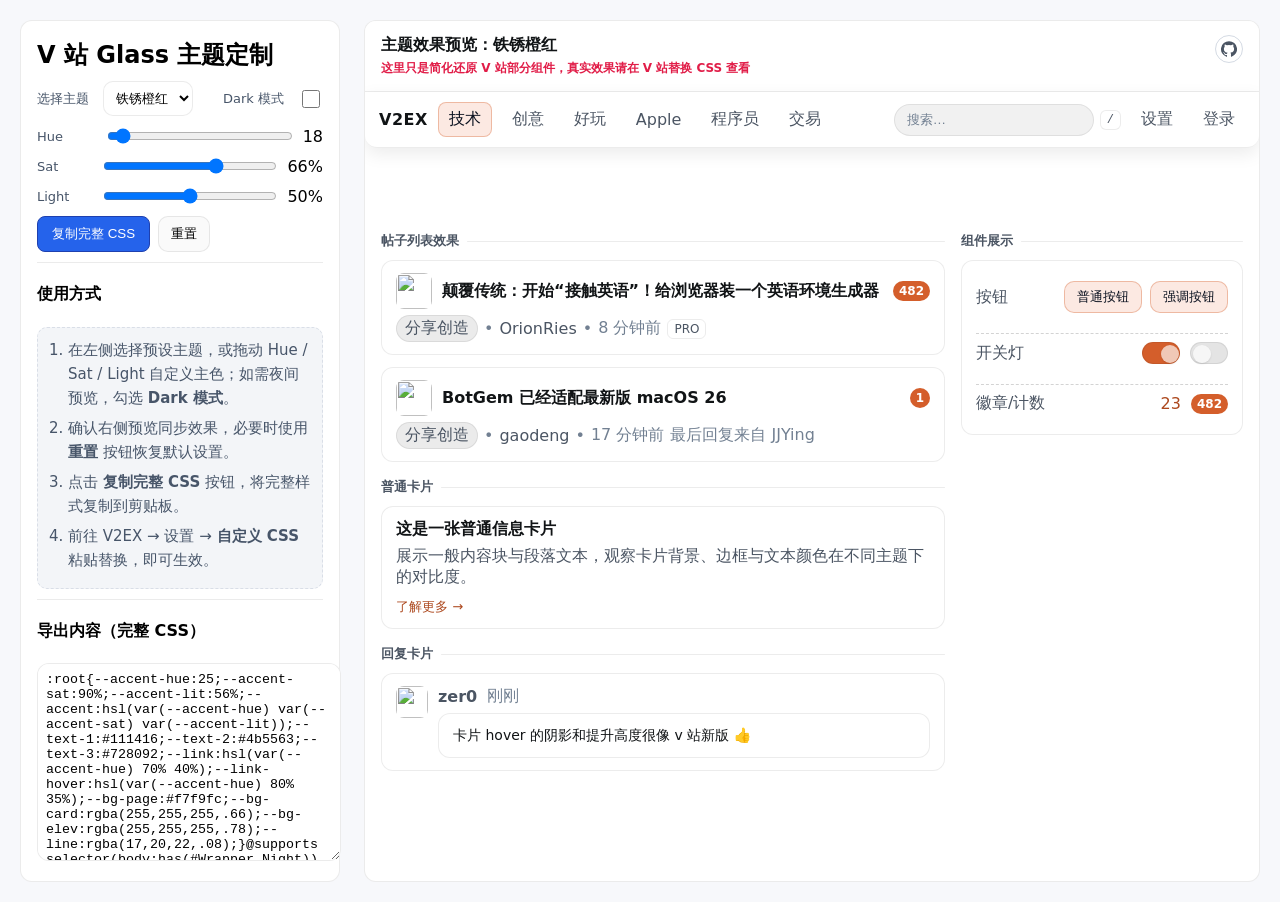
==== docs/index.html @ 283e6447 "feat: 界面文案微调" ====
﻿<!doctype html>
<html lang="zh-CN">
<head>
  <meta charset="utf-8">
  <meta name="viewport" content="width=device-width,initial-scale=1">
  <title>V 站 Glass 主题定制</title>
  <!-- 预览专用样式（不参与导出） -->
  <link rel="stylesheet" href="./app-base.css">
  <style>
    :root{--panel-bg:#fff;--panel-line:rgba(0,0,0,.08);--gap:24px}
    html,body{height:100%}
    body{
      margin:0;
      font-family:ui-sans-serif,system-ui,-apple-system,"SF Pro Text",Segoe UI,Roboto,Helvetica,Arial;
      min-height:100vh;
      background:#f7f8fb;
      box-sizing:border-box
    }
    .content{display:grid;grid-template-columns:320px 1fr;gap:var(--gap);padding:20px;box-sizing:border-box}

    /* 左侧设置面板 */
    .panel{border:1px solid var(--panel-line);border-radius:12px;padding:16px;background:var(--panel-bg)}
    .panel h2{margin:2px 0 8px}
    .row{display:flex;gap:8px;align-items:center;margin:10px 0}
    .row.first{justify-content:space-between}
    .theme-inline{display:flex;align-items:center;gap:8px}
    label{color:#475569;font-size:13px}
    .label-compact{width:auto;margin-right:6px}
    #night {
      width: 18px;
      height: 18px;
    }
    input[type="range"]{width:100%}
    select, textarea{border:1px solid var(--panel-line);border-radius:10px;padding:8px;background:#fff}
    button{padding:8px 12px;border-radius:10px;border:1px solid var(--panel-line);background:#fafafa;cursor:pointer}
    .actions{display:flex;gap:8px;flex-wrap:wrap;margin-top:8px}
    textarea{width:100%;height:180px;border-radius:12px;resize:vertical} /* 只纵向拉伸 */
    .divider{height:1px;background:var(--panel-line);margin:10px 0}

    /* 主按钮（固定高亮，不随主题） */
    .btn-primary{background:#2563eb;color:#fff;border:1px solid #1e40af;border-radius:8px;padding:8px 14px;font-weight:500}
    .btn-primary:hover{background:#1d4ed8}
    .btn-primary:active{background:#1e40af}
    .btn-primary:disabled{background:#93c5fd;border-color:#93c5fd;cursor:not-allowed}

    /* 使用方式 */
    .help{font-size:16px;line-height:1.65;color:#475569;background:#f3f5f8;border:1px dashed #d9dee7;border-radius:10px;padding:10px}
    .help b{font-weight:600}
    .help-steps{margin:0;padding-left:20px;color:inherit;font-size:15px;line-height:1.6}
    .help-steps li{margin-bottom:6px}
    .help-tip{margin:8px 0 0;font-size:13px;color:#64748b}

    /* 导出区：textarea 悬停显示右上角按钮 */
    .export-wrap{position:relative}
    .export-wrap .btn-compact{
      position:absolute;top:8px;right:8px;padding:6px 10px;font-size:12px;border-radius:6px;display:none;z-index:1
    }
    .export-wrap:hover .btn-compact{display:inline-block}

    /* 右侧预览框 */
    .preview{border:1px solid rgba(0,0,0,.08);border-radius:12px;overflow:hidden;background:#fff}
    .preview-head{display:flex;justify-content:space-between;align-items:flex-start;gap:12px;padding:14px 16px;border-bottom:1px solid var(--line);background:var(--bg-elev)}
    .preview-title{font-weight:600;color:var(--text-1)}
    .preview-sub{font-size:12px;color:#e11d48;font-weight:600}
    .preview-info{display:flex;flex-direction:column;gap:4px}
    .repo-link{display:inline-flex;align-items:center;justify-content:center;width:28px;height:28px;border-radius:50%;color:var(--text-2,#475569);text-decoration:none;border:1px solid rgba(148,163,184,.4);transition:color .2s ease,background .2s ease,border-color .2s ease}
    .repo-link:hover{color:#1f2937;border-color:#94a3b8;background:rgba(148,163,184,.12)}
    .repo-link svg{width:16px;height:16px;fill:currentColor}
  </style>
</head>
<body>
  <div class="content">
    <!-- 左侧设置 -->
    <aside class="panel">
      <h2>V 站 Glass 主题定制</h2>

      <div class="row first">
        <div class="theme-inline">
          <label class="label-compact">选择主题</label>
          <select id="preset">
            <option value="denim">深牛仔蓝</option>
            <option value="pine">松针绿</option>
            <option value="amber">琥珀金</option>
            <option value="rust" selected>铁锈橙红</option>
            <option value="slate">石板蓝灰</option>
            <option value="seafoam">海沫青绿</option>
            <option value="custom">自定义</option>
          </select>
        </div>
        <div class="theme-inline">
          <label class="label-compact">Dark 模式</label>
          <input id="night" type="checkbox">
        </div>
      </div>

      <div class="row"><label style="width:92px">Hue</label><input id="hue" type="range" min="0" max="360" value="18"><span id="huev">18</span></div>
      <div class="row"><label style="width:92px">Sat</label><input id="sat" type="range" min="0" max="100" value="66"><span id="satv">66%</span></div>
      <div class="row"><label style="width:92px">Light</label><input id="lit" type="range" min="0" max="100" value="50"><span id="litv">50%</span></div>

      <div class="actions">
        <button id="copyCss" class="btn-primary">复制完整 CSS</button>
        <button id="reset">重置</button>
      </div>

      <div class="divider"></div>

      <h4>使用方式</h4>
      <div class="help">
        <ol class="help-steps">
          <li>在左侧选择预设主题，或拖动 Hue / Sat / Light 自定义主色；如需夜间预览，勾选 <b>Dark 模式</b>。</li>
          <li>确认右侧预览同步效果，必要时使用 <b>重置</b> 按钮恢复默认设置。</li>
          <li>点击 <b>复制完整 CSS</b> 按钮，将完整样式复制到剪贴板。</li>
          <li>前往 V2EX → 设置 → <b>自定义 CSS</b> 粘贴替换，即可生效。</li>
        </ol>
      </div>

      <div class="divider"></div>
      <h4>导出内容（完整 CSS）</h4>
      <div class="export-wrap">
        <button id="copyCssFloat" class="btn-primary btn-compact" type="button">复制完整 CSS</button>
        <textarea id="snippet" readonly></textarea>
      </div>
    </aside>

    <!-- 右侧预览 -->
    <main class="preview" id="preview">
      <div class="preview-head">
        <div class="preview-info">
          <div class="preview-title" id="titleCN">主题效果预览：铁锈橙红</div>
          <div class="preview-sub">这里只是简化还原 V 站部分组件，真实效果请在 V 站替换 CSS 查看</div>
        </div>
        <a class="repo-link" href="https://github.com/rockfang/v2ex-skin-demo" target="_blank" rel="noopener" aria-label="访问 GitHub 仓库">
          <svg viewBox="0 0 16 16" aria-hidden="true" focusable="false"><path d="M8 .198a8 8 0 0 0-2.53 15.59c.4.074.547-.174.547-.386 0-.19-.007-.693-.01-1.36-2.226.483-2.695-1.073-2.695-1.073-.364-.924-.89-1.17-.89-1.17-.727-.497.055-.487.055-.487.804.057 1.227.826 1.227.826.714 1.223 1.873.87 2.329.665.072-.517.28-.87.508-1.07-1.777-.202-3.644-.888-3.644-3.955 0-.874.312-1.589.824-2.15-.083-.202-.357-1.017.078-2.12 0 0 .67-.215 2.195.82a7.64 7.64 0 0 1 2-.27 7.64 7.64 0 0 1 2 .27c1.524-1.035 2.193-.82 2.193-.82.437 1.103.163 1.918.08 2.12.513.561.823 1.276.823 2.15 0 3.075-1.87 3.75-3.652 3.95.288.25.544.739.544 1.49 0 1.075-.01 1.94-.01 2.204 0 .214.145.463.55.384A8 8 0 0 0 8 .198"/></svg>
        </a>
      </div>

      <!-- 顶部导航（含搜索） -->
      <div id="Top">
        <div class="nav">
          <div class="nav-left">
            <div class="brand">V2EX</div>
            <a href="javascript:;" class="nav-item active">技术</a>
            <a href="javascript:;" class="nav-item">创意</a>
            <a href="javascript:;" class="nav-item">好玩</a>
            <a href="javascript:;" class="nav-item">Apple</a>
            <a href="javascript:;" class="nav-item">程序员</a>
            <a href="javascript:;" class="nav-item">交易</a>
          </div>
          <div class="nav-right">
            <div class="search">
              <input type="search" placeholder="搜索…" aria-label="搜索"><kbd>/</kbd>
            </div>
            <a href="javascript:;" class="nav-item">设置</a>
            <a href="javascript:;" class="nav-item">登录</a>
          </div>
        </div>
      </div>

      <div id="Wrapper">
        <div class="layout">
          <!-- 左列 -->
          <div class="main">
            <!-- 帖子列表效果 -->
            <div class="sec">
              <div class="sec-title">帖子列表效果</div>

              <div class="cell topic_cardItem hoverable">
                <div class="row1">
                  <img class="cover" src="https://placehold.co/36x36" alt="">
                  <a class="topic_title" href="javascript:;">颠覆传统：开始“接触英语”！给浏览器装一个英语环境生成器</a>
                  <span class="replies badge">482</span>
                </div>
                <div class="row2 meta">
                  <a class="node" href="javascript:;">分享创造</a>
                  <span class="dot">•</span><a class="author" href="javascript:;">OrionRies</a>
                  <span class="dot">•</span><span class="time">8 分钟前</span>
                  <span class="pro">PRO</span>
                </div>
              </div>

              <div class="cell topic_cardItem hoverable">
                <div class="row1">
                  <img class="cover" src="https://placehold.co/36x36" alt="">
                  <a class="topic_title" href="javascript:;">BotGem 已经适配最新版 macOS 26</a>
                  <span class="replies badge">1</span>
                </div>
                <div class="row2 meta">
                  <a class="node" href="javascript:;">分享创造</a>
                  <span class="dot">•</span><a class="author" href="javascript:;">gaodeng</a>
                  <span class="dot">•</span><span class="time">17 分钟前</span>
                  <span class="last">最后回复来自 JJYing</span>
                </div>
              </div>
            </div>

            <!-- 普通卡片 -->
            <div class="sec">
              <div class="sec-title">普通卡片</div>
              <div class="box">
                <div class="card-title">这是一张普通信息卡片</div>
                <p class="card-desc">展示一般内容块与段落文本，观察卡片背景、边框与文本颜色在不同主题下的对比度。</p>
                <a href="javascript:;" class="link-more">了解更多 →</a>
              </div>
            </div>

            <!-- 回复卡片 -->
            <div class="sec">
              <div class="sec-title">回复卡片</div>
              <div class="cell reply">
                <img class="avatar" src="https://placehold.co/32x32" alt="">
                <div class="reply_body">
                  <div class="reply_meta">
                    <a class="author" href="javascript:;">zer0</a>
                    <span class="time">刚刚</span>
                  </div>
                  <div class="reply_content">卡片 hover 的阴影和提升高度很像 v 站新版 👍</div>
                </div>
              </div>
            </div>
          </div>

          <!-- 右列：组件展示（更好的排版） -->
          <aside class="side">
            <div class="sec">
              <div class="sec-title">组件展示</div>
              <div class="box">
                <div class="comp-grid">
                  <div class="comp-item">
                    <div class="comp-label">按钮</div>
                    <div class="btn-group">
                      <button class="normal button">普通按钮</button>
                      <button class="super button">强调按钮</button>
                    </div>
                  </div>

                  <div class="comp-item">
                    <div class="comp-label">开关灯</div>
                    <div class="switch-group">
                      <span class="switch on" aria-label="on" title="开启"></span>
                      <span class="switch" aria-label="off" title="关闭"></span>
                    </div>
                  </div>

                  <div class="comp-item">
                    <div class="comp-label">徽章/计数</div>
                    <div class="badge-group">
                      <a class="count_livid" href="javascript:;">23</a>
                      <span class="badge">482</span>
                    </div>
                  </div>
                </div> <!-- /comp-grid -->
              </div>
            </div>
          </aside>
        </div>
      </div>
    </main>
  </div><script src="./app.js"></script>
</body>
</html>
---- docs/app-base.css ----
:root{
  --accent-hue:25;--accent-sat:90%;--accent-lit:56%;
  --accent:hsl(var(--accent-hue) var(--accent-sat) var(--accent-lit));
  --text-1:#111416;--text-2:#4b5563;--text-3:#728092;
  --link:hsl(var(--accent-hue) 70% 40%);--link-hover:hsl(var(--accent-hue) 80% 35%);
  --bg-page:#f7f9fc;--bg-card:rgba(255,255,255,.66);--bg-elev:rgba(255,255,255,.78);
  --line:rgba(17,20,22,.08);
}

/* 夜间仅在预览容器内生效 */
@supports selector(.preview:has(#Wrapper.Night)){
  .preview:has(#Wrapper.Night){
    --text-1:#eaeef2;--text-2:#c6d0da;--text-3:#9aa7b7;
    --link:hsl(var(--accent-hue) 78% 68%);--link-hover:hsl(var(--accent-hue) 88% 74%);
    --bg-page:#0e1116;--bg-card:rgba(18,22,27,.55);--bg-elev:rgba(20,25,31,.65);
    --line:rgba(234,238,242,.08);
    background:var(--bg-page)!important;
  }
}

.preview, .preview *{box-sizing:border-box}
.preview{background:var(--bg-page)}

/* 顶栏 + 导航 + 搜索框 */
#Top{
  position:sticky;top:0;z-index:999;width:100%;
  background:var(--bg-elev);border-bottom:1px solid var(--line);
  backdrop-filter:blur(18px) saturate(160%);
  -webkit-backdrop-filter:blur(18px) saturate(160%);
  border-radius:0 0 12px 12px;
  box-shadow:0 6px 18px rgba(0,0,0,.08)
}
#Wrapper{padding-top:60px}

.nav{display:flex;justify-content:space-between;align-items:center;gap:12px;padding:10px 14px}
.nav-left,.nav-right{display:flex;align-items:center;gap:10px;flex-wrap:wrap}
.brand{font-weight:800;letter-spacing:.5px;color:var(--text-1)}
.nav-item{padding:6px 10px;border-radius:8px;color:var(--text-2)}
.nav-item:hover{background:var(--bg-card);color:var(--text-1)}
.nav-item.active{background:color-mix(in oklab,var(--accent),#fff 86%);color:#0b1220;border:1px solid color-mix(in oklab,var(--accent),transparent 65%)}

/* 搜索框 */
.search{position:relative;display:flex;align-items:center;gap:6px}
.search input[type="search"]{
  width:200px;height:32px;border-radius:999px;border:1px solid var(--line);
  background:color-mix(in oklab,var(--bg-card),#000 4%);padding:0 12px;color:var(--text-1)
}
.search input::placeholder{color:var(--text-3)}
.search kbd{font:12px ui-monospace,SFMono-Regular,Menlo,monospace;padding:2px 6px;border:1px solid var(--line);border-radius:6px;background:#fff;color:var(--text-2)}

/* 布局 */
.layout{display:grid;grid-template-columns:2fr 1fr;gap:16px;padding:16px}
.box,.cell{background:var(--bg-card);border:1px solid var(--line);border-radius:12px}
.cell{padding:12px 14px;margin-bottom:12px}
.box{padding:12px 14px}

/* 模块标题与区块 */
.sec{margin-bottom:16px}
.sec-title{
  display:flex;align-items:center;gap:8px;
  font-weight:600;color:var(--text-2);
  margin:8px 0 10px;font-size:13px
}
.sec-title::after{
  content:"";flex:1;height:1px;background:var(--line);border-radius:1px
}

/* 文本与链接 */
a{color:var(--link);text-decoration:none}
a:hover{color:var(--link-hover)}
.fade,.gray,.small,.snow{color:var(--text-3)!important}

/* 计数徽章 */
.badge{
  display:inline-flex;align-items:center;justify-content:center;
  min-width:20px;height:20px;padding:0 6px;border-radius:10px;
  background:var(--accent);color:#fff;font-size:12px;font-weight:600
}

/* 列表卡片 */
.topic_cardItem .row1{display:grid;grid-template-columns:36px 1fr auto;gap:10px;align-items:center}
.topic_cardItem .row2{margin-top:6px}
.topic_cardItem .cover{width:36px;height:36px;border-radius:8px}
.topic_cardItem .topic_title{font-weight:600;color:var(--text-1)}
.topic_cardItem .topic_title:hover{text-decoration:underline}
.meta{display:flex;align-items:center;gap:6px;color:var(--text-3)}
.meta .node{
  display:inline-block;padding:2px 8px;border-radius:999px;
  background:color-mix(in oklab,var(--bg-card),#000 6%);
  color:var(--text-2);border:1px solid var(--line)
}
.meta .author{color:var(--text-2)}
.meta .time{color:var(--text-3)}
.meta .dot{color:var(--text-3)}
.meta .pro{font-size:12px;padding:2px 6px;border-radius:6px;border:1px solid var(--line);color:var(--text-2)}

/* hover */
.hoverable{
  transition:background .22s cubic-bezier(.22,.61,.36,1),box-shadow .22s cubic-bezier(.22,.61,.36,1),transform .22s cubic-bezier(.22,.61,.36,1)
}
.hoverable:hover{background:var(--bg-elev);box-shadow:0 10px 26px rgba(17,20,22,.08);transform:translateY(-1px)}

/* 普通卡片细节 */
.card-title{font-weight:600;color:var(--text-1);margin-bottom:6px}
.card-desc{color:var(--text-2);margin:6px 0 8px}
.link-more{font-size:13px}

/* 正文与排版 */
.topic_content.markdown_body{color:var(--text-1)}
.topic_content.markdown_body:is(h1,h2,h3){margin:1.2em 0 .6em;font-weight:600;color:var(--text-1)}
.topic_content.markdown_body:is(h4,h5,h6){margin:1em 0 .5em;font-weight:600;color:var(--text-2)}
.topic_content.markdown_body p{margin:.8em 0;line-height:1.8}
.topic_content.markdown_body blockquote{
  margin:1em 0;padding:.6em .9em;border-left:3px solid color-mix(in oklab,var(--accent),transparent 70%);
  background:color-mix(in oklab,var(--bg-card),transparent 85%);color:var(--text-2)
}
.topic_content.markdown_body pre{
  margin:1em 0;padding:.8em;border:1px solid var(--line);border-radius:10px;
  background:color-mix(in oklab,var(--bg-card),black 6%);overflow:auto;font-size:13px;line-height:1.6;max-width:100%
}
.topic_content.markdown_body code:not(pre code){
  padding:.15em .35em;border-radius:.33em;background:color-mix(in oklab,var(--bg-card),black 8%);
  border:1px solid color-mix(in oklab,var(--line),black 10%)
}

/* 回复 */
.reply{display:flex;gap:10px;align-items:flex-start}
.reply .avatar{width:32px;height:32px;border-radius:8px}
.reply_body{flex:1}
.reply_meta{display:flex;gap:10px;align-items:center;margin-bottom:6px}
.reply_meta .author{color:var(--text-2);font-weight:600}
.reply_meta .time{color:var(--text-3)}
.reply_content{
  position:relative;font-size:14px;line-height:1.65;color:var(--text-1);
  background:var(--bg-elev);border:1px solid var(--line);border-radius:12px;padding:10px 14px;max-width:100%;
  overflow-wrap:anywhere;word-break:break-word
}
.reply_content::before{display:none!important}
.self .reply_content{background:color-mix(in oklab,var(--accent),#fff 90%)}

/* 操作区与按钮（预览） */
.normal.button,.super.button,input.normal.button,button.normal.button{
  border:1px solid color-mix(in oklab,var(--accent),transparent 65%);
  border-radius:10px;background:color-mix(in oklab,var(--accent),#fff 86%);color:#0b1220;
  transition:transform .22s cubic-bezier(.22,.61,.36,1),box-shadow .22s cubic-bezier(.22,.61,.36,1);padding:6px 12px
}
.preview #Wrapper.Night .normal.button,
.preview #Wrapper.Night .super.button,
.preview #Wrapper.Night input.normal.button,
.preview #Wrapper.Night button.normal.button{
  color:#fff;background:color-mix(in oklab,var(--accent),#000 58%);
  border-color:color-mix(in oklab,var(--accent),transparent 40%)
}
.normal.button:hover,.super.button:hover,input.normal.button:hover:enabled,button.normal.button:hover:enabled{
  background:color-mix(in oklab,var(--accent),#fff 78%);transform:translateY(-1px);box-shadow:0 6px 18px rgba(0,0,0,.12)
}

/* Switch（预览） */
.switch{--w:38px;position:relative;width:var(--w);height:22px;border-radius:999px;background:color-mix(in oklab,var(--bg-card),#000 8%);border:1px solid var(--line);display:inline-block}
.switch::after{content:"";position:absolute;top:2px;left:2px;width:18px;height:18px;border-radius:50%;background:var(--bg-card);box-shadow:0 1px 2px rgba(0,0,0,.1)}
.switch.on{background:var(--accent)}
.switch.on::after{left:calc(var(--w) - 20px)}

/* 组件展示：网格与分组 */
.comp-grid{display:grid;grid-template-columns:1fr;gap:12px}
.comp-item{display:flex;align-items:center;justify-content:space-between;gap:12px;padding:8px 0;border-top:1px dashed color-mix(in oklab,var(--line),#000 10%)}
.comp-item:first-child{border-top:none}
.comp-label{color:var(--text-2);min-width:72px}
.btn-group{display:flex;gap:8px;flex-wrap:wrap}
.switch-group{display:flex;gap:10px;align-items:center}
.badge-group{display:flex;gap:10px;align-items:center}

/* 默认预设（Denim） */
:root{--accent-hue:210;--accent-sat:65%;--accent-lit:52%}
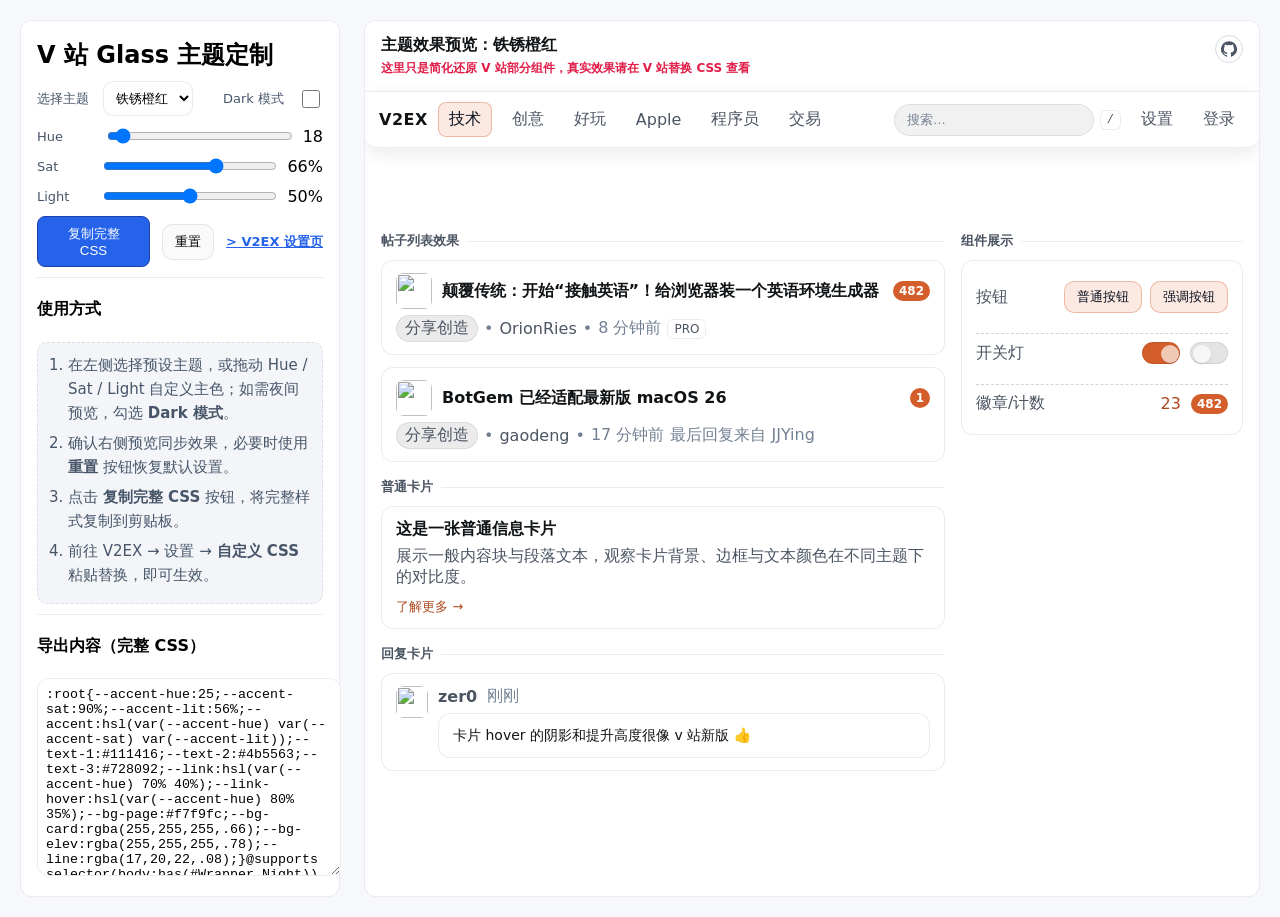
==== commit e51e2a8a: "feat: 增加便捷跳转v2ex设置页入口" ====
--- a/docs/index.html
+++ b/docs/index.html
@@ -33,7 +33,9 @@
     input[type="range"]{width:100%}
     select, textarea{border:1px solid var(--panel-line);border-radius:10px;padding:8px;background:#fff}
     button{padding:8px 12px;border-radius:10px;border:1px solid var(--panel-line);background:#fafafa;cursor:pointer}
-    .actions{display:flex;gap:8px;flex-wrap:wrap;margin-top:8px}
+    .actions{display:flex;gap:12px;flex-wrap:nowrap;margin-top:8px;align-items:center}
+    .link-btn{display:inline-flex;align-items:center;padding:8px 0;border:none;background:none;color:#2563eb;font-size:13px;font-weight:600;text-decoration:underline;white-space:nowrap}
+    .link-btn:hover{color:#1d4ed8}
     textarea{width:100%;height:180px;border-radius:12px;resize:vertical} /* 只纵向拉伸 */
     .divider{height:1px;background:var(--panel-line);margin:10px 0}
 
@@ -100,6 +102,7 @@
       <div class="actions">
         <button id="copyCss" class="btn-primary">复制完整 CSS</button>
         <button id="reset">重置</button>
+        <a class="link-btn" href="https://www.v2ex.com/settings" target="_blank" rel="noopener" aria-label="前往 V2EX 设置">&gt; V2EX 设置页</a>
       </div>
 
       <div class="divider"></div>
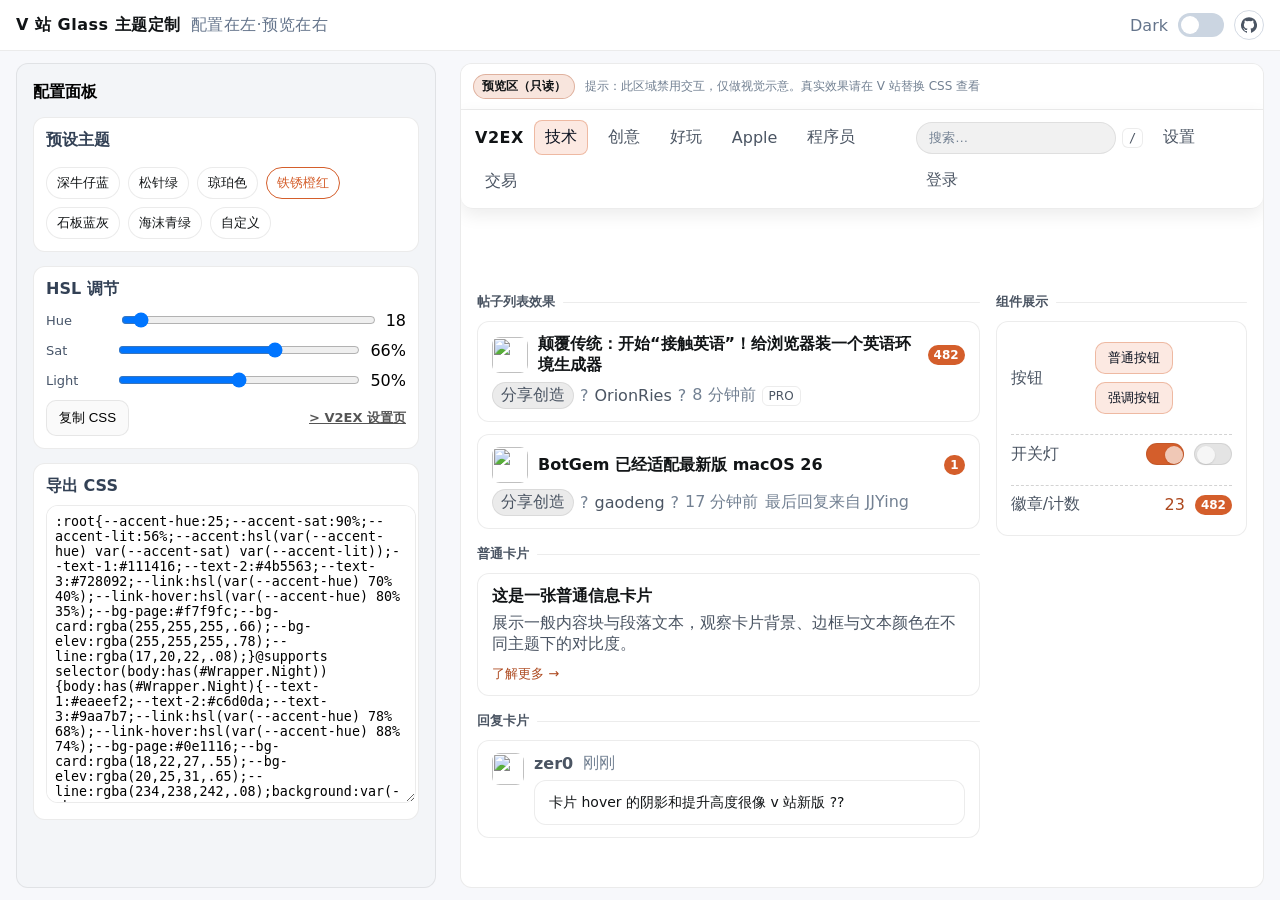
==== commit bd982e89: "feat: 优化页面排版" ====
--- a/docs/index.html
+++ b/docs/index.html
@@ -16,11 +16,26 @@
       background:#f7f8fb;
       box-sizing:border-box
     }
-    .content{display:grid;grid-template-columns:320px 1fr;gap:var(--gap);padding:20px;box-sizing:border-box}
+    .content{display:grid;grid-template-columns:420px 1fr;gap:var(--gap);padding:12px 16px;box-sizing:border-box;height:calc(100vh - var(--topbar-h,56px));overflow:hidden}
+
+    /* 顶部栏 */
+    .topbar{position:sticky;top:0;z-index:20;display:flex;align-items:center;justify-content:space-between;padding:10px 16px;background:#fff;border-bottom:1px solid rgba(0,0,0,.08)}
+    .topbar .brand{display:flex;align-items:center;gap:10px;font-weight:700}
+    .top-actions{display:flex;align-items:center;gap:10px}
+    /* Switch 样式（对齐 demo2） */
+    /* 先屏蔽预览区 .switch 的 ::after 旋钮等通用样式在顶部栏的影响 */
+    .topbar .switch{position:relative;display:inline-block;width:46px;height:24px;cursor:pointer;vertical-align:middle;background:transparent;border:0}
+    .topbar .switch::after{display:none;content:none}
+    .topbar .switch input{display:none}
+    .topbar .slider{position:absolute;inset:0;background:#cbd5e1;border-radius:999px;transition:background .2s ease}
+    .topbar .slider:before{content:"";position:absolute;width:18px;height:18px;left:3px;top:3px;background:#fff;border-radius:50%;transition:transform .2s ease}
+    .topbar .switch input:checked + .slider{background:var(--accent,#2563eb)}
+    .topbar .switch input:checked + .slider:before{transform:translateX(22px)}
+    .topbar .switch:focus-within .slider{outline:2px solid color-mix(in oklab, var(--accent,#2563eb) 45%, transparent); outline-offset:2px}
 
     /* 左侧设置面板 */
-    .panel{border:1px solid var(--panel-line);border-radius:12px;padding:16px;background:var(--panel-bg)}
-    .panel h2{margin:2px 0 8px}
+    .panel{border:1px solid var(--panel-line);border-radius:12px;padding:16px;background:#f3f5f8;height:100%;overflow:auto;box-sizing: border-box;}
+    .panel h2{margin:2px 0 8px;font-size:16px}
     .row{display:flex;gap:8px;align-items:center;margin:10px 0}
     .row.first{justify-content:space-between}
     .theme-inline{display:flex;align-items:center;gap:8px}
@@ -32,15 +47,29 @@
     }
     input[type="range"]{width:100%}
     select, textarea{border:1px solid var(--panel-line);border-radius:10px;padding:8px;background:#fff}
+    /* 预设主题为平铺标签 */
+    #preset{display:none}
+    .chips{display:flex;flex-wrap:wrap;gap:8px}
+    .group .theme-inline{flex-direction:column;align-items:flex-start}
+    .chip{padding:6px 10px;border-radius:999px;border:1px solid var(--panel-line);background:#fff;color:#111416;cursor:pointer}
+    .chip.active,.chip:hover{border-color:var(--accent,#2563eb);color:var(--accent,#2563eb)}
+    /* 左侧卡片分组 */
+    .group{margin:14px 0;background:#fff;border:1px solid var(--panel-line);border-radius:12px;padding:12px}
+    .group .label{font-weight:600;margin-bottom:8px;color:#334155}
+    /* 隐藏旧的文案与分隔 */
+    .panel .label-compact{display:none}
+    .panel .divider,.panel h4,.panel .help{display:none}
+    /* 隐藏预设主题内的第二列（Dark 文案） */
+    .group > .theme-inline + .theme-inline{display:none}
     button{padding:8px 12px;border-radius:10px;border:1px solid var(--panel-line);background:#fafafa;cursor:pointer}
-    .actions{display:flex;gap:12px;flex-wrap:nowrap;margin-top:8px;align-items:center}
-    .link-btn{display:inline-flex;align-items:center;padding:8px 0;border:none;background:none;color:#2563eb;font-size:13px;font-weight:600;text-decoration:underline;white-space:nowrap}
-    .link-btn:hover{color:#1d4ed8}
-    textarea{width:100%;height:180px;border-radius:12px;resize:vertical} /* 只纵向拉伸 */
+    .actions{display:flex;gap:12px;flex-wrap:nowrap;margin-top:8px;align-items:center;justify-content: space-between;}
+    .link-btn{display:inline-flex;align-items:center;padding:8px 0;border:none;background:none;color:#555;font-size:13px;font-weight:600;text-decoration:underline;white-space:nowrap}
+    .link-btn:hover{color:#333344}
+    textarea{width:100%;height:280px;border-radius:12px;resize:vertical;margin-right: 10px;} /* 只纵向拉伸 */
     .divider{height:1px;background:var(--panel-line);margin:10px 0}
 
     /* 主按钮（固定高亮，不随主题） */
-    .btn-primary{background:#2563eb;color:#fff;border:1px solid #1e40af;border-radius:8px;padding:8px 14px;font-weight:500}
+    .btn-primary{background:var(--accent,#2563eb);color:#fff;border:1px solid color-mix(in oklab, var(--accent,#2563eb) 60%, #000 40%);border-radius:8px;padding:8px 14px;font-weight:500}
     .btn-primary:hover{background:#1d4ed8}
     .btn-primary:active{background:#1e40af}
     .btn-primary:disabled{background:#93c5fd;border-color:#93c5fd;cursor:not-allowed}
@@ -60,25 +89,86 @@
     .export-wrap:hover .btn-compact{display:inline-block}
 
     /* 右侧预览框 */
-    .preview{border:1px solid rgba(0,0,0,.08);border-radius:12px;overflow:hidden;background:#fff}
-    .preview-head{display:flex;justify-content:space-between;align-items:flex-start;gap:12px;padding:14px 16px;border-bottom:1px solid var(--line);background:var(--bg-elev)}
-    .preview-title{font-weight:600;color:var(--text-1)}
-    .preview-sub{font-size:12px;color:#e11d48;font-weight:600}
-    .preview-info{display:flex;flex-direction:column;gap:4px}
+    .preview{border:1px solid rgba(0,0,0,.08);border-radius:12px;overflow:hidden;background:#fff;height:100%}
+    .preview-head{display:flex;justify-content:space-between;align-items:center;gap:12px;padding:10px 12px;border-bottom:1px solid var(--line);background:var(--bg-elev)}
+    .preview-title{display:none}
+    /* 预览区只读徽标，随主题变化 */
+    .preview-sub{font-size:12px;font-weight:600;padding:3px 8px;border-radius:999px;display:inline-block;
+      border:1px solid color-mix(in oklab, var(--accent,#2563eb) 30%, var(--line));
+      background:color-mix(in oklab, var(--accent,#2563eb) 16%, transparent);
+      color:var(--text-1);
+    }
+    .preview-info{display:flex;flex-direction:row;align-items:center;gap:10px}
+    .preview-hint{font-size:12px;color:var(--text-3)}
     .repo-link{display:inline-flex;align-items:center;justify-content:center;width:28px;height:28px;border-radius:50%;color:var(--text-2,#475569);text-decoration:none;border:1px solid rgba(148,163,184,.4);transition:color .2s ease,background .2s ease,border-color .2s ease}
     .repo-link:hover{color:#1f2937;border-color:#94a3b8;background:rgba(148,163,184,.12)}
     .repo-link svg{width:16px;height:16px;fill:currentColor}
+    /* 仅隐藏预览头部原有的 GitHub 图标，顶部栏保留 */
+    .preview-head > .repo-link{display:none}
+    
+    /* 夜间模式也作用于左侧面板与顶部栏 */
+    @supports selector(body:has(#Wrapper.Night)){
+      body:has(#Wrapper.Night){background:#0f1115}
+      body:has(#Wrapper.Night) .topbar{background:#0b0d10;border-bottom-color:#1f2937}
+      body:has(#Wrapper.Night) .topbar .brand{color:#e5e7eb}
+      body:has(#Wrapper.Night) .topbar .muted{color:#9aa3af !important}
+      body:has(#Wrapper.Night) .panel{background:#111317;border-color:#1f2937;color:#e5e7eb}
+      body:has(#Wrapper.Night) .group{background:#0f1216;border-color:#1f2937}
+      body:has(#Wrapper.Night) .panel .label, 
+      body:has(#Wrapper.Night) .panel label{color:#c6d0da}
+      body:has(#Wrapper.Night) .chip{background:#0000;color:#e5e7eb;border-color:#1f2937}
+      body:has(#Wrapper.Night) .link-btn{color:#93c5fd}
+      body:has(#Wrapper.Night) textarea{background:#0f1216;color:#e5e7eb;border-color:#1f2937}
+      body:has(#Wrapper.Night) .btn-primary{background:color-mix(in oklab, var(--accent,#2563eb) 55%, #000);border-color:#334155}
+      body:has(#Wrapper.Night) .btn-primary:hover{background:color-mix(in oklab, var(--accent,#2563eb) 65%, #000)}
+    }
+    /* 夜间模式也作用于左侧面板 */
+    @supports selector(body:has(#Wrapper.Night)){
+      body:has(#Wrapper.Night){background:#0f1115}
+      body:has(#Wrapper.Night) .panel{background:#111317;border-color:#1f2937;color:#e5e7eb}
+      body:has(#Wrapper.Night) .group{background:#0f1216;border-color:#1f2937}
+      body:has(#Wrapper.Night) .panel .label, body:has(#Wrapper.Night) .panel label{color:#c6d0da}
+      body:has(#Wrapper.Night) .chip{background:#0000;color:#e5e7eb;border-color:#1f2937}
+      body:has(#Wrapper.Night) .link-btn{color:#93c5fd}
+    }
   </style>
 </head>
 <body>
+  <!-- 顶部栏：标题 + Dark 开关 + GitHub -->
+  <header class="topbar">
+    <div class="brand">
+      <span>V 站 Glass 主题定制</span>
+      <span class="muted" style="font-weight:400;color:#64748b">配置在左 · 预览在右</span>
+    </div>
+    <div class="top-actions">
+      <span class="muted" style="color:#64748b">Dark</span>
+      <label class="switch" title="Dark 模式">
+        <input id="night" type="checkbox" />
+        <span class="slider"></span>
+      </label>
+      <a class="repo-link" href="https://github.com/rockfang/v2ex-skin-demo" target="_blank" rel="noopener" aria-label="访问 GitHub 仓库">
+        <svg viewBox="0 0 16 16" aria-hidden="true" focusable="false"><path d="M8 .198a8 8 0 0 0-2.53 15.59c.4.074.547-.174.547-.386 0-.19-.007-.693-.01-1.36-2.226.483-2.695-1.073-2.695-1.073-.364-.924-.89-1.17-.89-1.17-.727-.497.055-.487.055-.487.804.057 1.227.826 1.227.826.714 1.223 1.873.87 2.329.665.072-.517.28-.87.508-1.07-1.777-.202-3.644-.888-3.644-3.955 0-.874.312-1.589.824-2.15-.083-.202-.357-1.017.078-2.12 0 0 .67-.215 2.195.82a7.64 7.64 0 0 1 2-.27 7.64 7.64 0 0 1 2 .27c1.524-1.035 2.193-.82 2.193-.82.437 1.103.163 1.918.08 2.12.513.561.823 1.276.823 2.15 0 3.075-1.87 3.75-3.652 3.95.288.25.544.739.544 1.49 0 1.075-.01 1.94-.01 2.204 0 .214.145.463.55.384A8 8 0 0 0 8 .198"/></svg>
+      </a>
+    </div>
+  </header>
   <div class="content">
     <!-- 左侧设置 -->
     <aside class="panel">
       <h2>V 站 Glass 主题定制</h2>
 
-      <div class="row first">
+      <div class="group">
         <div class="theme-inline">
+          <div class="label">预设主题</div>
           <label class="label-compact">选择主题</label>
+          <div class="chips" id="presetChips">
+            <button class="chip" data-preset="denim">深牛仔蓝</button>
+            <button class="chip" data-preset="pine">松针绿</button>
+            <button class="chip" data-preset="amber">琥珀色</button>
+            <button class="chip active" data-preset="rust">铁锈橙红</button>
+            <button class="chip" data-preset="slate">石板蓝灰</button>
+            <button class="chip" data-preset="seafoam">海沫青绿</button>
+            <button class="chip" data-preset="custom">自定义</button>
+          </div>
           <select id="preset">
             <option value="denim">深牛仔蓝</option>
             <option value="pine">松针绿</option>
@@ -91,18 +181,21 @@
         </div>
         <div class="theme-inline">
           <label class="label-compact">Dark 模式</label>
-          <input id="night" type="checkbox">
-        </div>
-      </div>
-
-      <div class="row"><label style="width:92px">Hue</label><input id="hue" type="range" min="0" max="360" value="18"><span id="huev">18</span></div>
+          <input id="night_dummy" type="checkbox" style="display:none" disabled>
+        </div>
+      </div>
+
+      <div class="group">
+        <div class="label">HSL 调节</div>
+        <div class="row"><label style="width:92px">Hue</label><input id="hue" type="range" min="0" max="360" value="18"><span id="huev">18</span></div>
       <div class="row"><label style="width:92px">Sat</label><input id="sat" type="range" min="0" max="100" value="66"><span id="satv">66%</span></div>
       <div class="row"><label style="width:92px">Light</label><input id="lit" type="range" min="0" max="100" value="50"><span id="litv">50%</span></div>
 
-      <div class="actions">
-        <button id="copyCss" class="btn-primary">复制完整 CSS</button>
-        <button id="reset">重置</button>
+        <div class="actions">
+        <button id="copyCss">复制 CSS</button>
+        <button id="reset" style="display:none" aria-hidden="true" tabindex="-1"></button>
         <a class="link-btn" href="https://www.v2ex.com/settings" target="_blank" rel="noopener" aria-label="前往 V2EX 设置">&gt; V2EX 设置页</a>
+        </div>
       </div>
 
       <div class="divider"></div>
@@ -119,9 +212,12 @@
 
       <div class="divider"></div>
       <h4>导出内容（完整 CSS）</h4>
-      <div class="export-wrap">
-        <button id="copyCssFloat" class="btn-primary btn-compact" type="button">复制完整 CSS</button>
+      <div class="group" style="padding-right: 20px;">
+        <div class="label">导出 CSS</div>
+        <div class="export-wrap">
+        <button id="copyCssFloat" class="btn-compact" type="button">复制 CSS</button>
         <textarea id="snippet" readonly></textarea>
+      </div>
       </div>
     </aside>
 
@@ -130,7 +226,8 @@
       <div class="preview-head">
         <div class="preview-info">
           <div class="preview-title" id="titleCN">主题效果预览：铁锈橙红</div>
-          <div class="preview-sub">这里只是简化还原 V 站部分组件，真实效果请在 V 站替换 CSS 查看</div>
+          <div class="preview-sub">预览区（只读）</div>
+          <div class="preview-hint">提示：此区域禁用交互，仅做视觉示意。真实效果请在 V 站替换 CSS 查看</div>
         </div>
         <a class="repo-link" href="https://github.com/rockfang/v2ex-skin-demo" target="_blank" rel="noopener" aria-label="访问 GitHub 仓库">
           <svg viewBox="0 0 16 16" aria-hidden="true" focusable="false"><path d="M8 .198a8 8 0 0 0-2.53 15.59c.4.074.547-.174.547-.386 0-.19-.007-.693-.01-1.36-2.226.483-2.695-1.073-2.695-1.073-.364-.924-.89-1.17-.89-1.17-.727-.497.055-.487.055-.487.804.057 1.227.826 1.227.826.714 1.223 1.873.87 2.329.665.072-.517.28-.87.508-1.07-1.777-.202-3.644-.888-3.644-3.955 0-.874.312-1.589.824-2.15-.083-.202-.357-1.017.078-2.12 0 0 .67-.215 2.195.82a7.64 7.64 0 0 1 2-.27 7.64 7.64 0 0 1 2 .27c1.524-1.035 2.193-.82 2.193-.82.437 1.103.163 1.918.08 2.12.513.561.823 1.276.823 2.15 0 3.075-1.87 3.75-3.652 3.95.288.25.544.739.544 1.49 0 1.075-.01 1.94-.01 2.204 0 .214.145.463.55.384A8 8 0 0 0 8 .198"/></svg>
@@ -175,8 +272,8 @@
                 </div>
                 <div class="row2 meta">
                   <a class="node" href="javascript:;">分享创造</a>
-                  <span class="dot">•</span><a class="author" href="javascript:;">OrionRies</a>
-                  <span class="dot">•</span><span class="time">8 分钟前</span>
+                  <span class="dot">?</span><a class="author" href="javascript:;">OrionRies</a>
+                  <span class="dot">?</span><span class="time">8 分钟前</span>
                   <span class="pro">PRO</span>
                 </div>
               </div>
@@ -189,8 +286,8 @@
                 </div>
                 <div class="row2 meta">
                   <a class="node" href="javascript:;">分享创造</a>
-                  <span class="dot">•</span><a class="author" href="javascript:;">gaodeng</a>
-                  <span class="dot">•</span><span class="time">17 分钟前</span>
+                  <span class="dot">?</span><a class="author" href="javascript:;">gaodeng</a>
+                  <span class="dot">?</span><span class="time">17 分钟前</span>
                   <span class="last">最后回复来自 JJYing</span>
                 </div>
               </div>
@@ -216,7 +313,7 @@
                     <a class="author" href="javascript:;">zer0</a>
                     <span class="time">刚刚</span>
                   </div>
-                  <div class="reply_content">卡片 hover 的阴影和提升高度很像 v 站新版 👍</div>
+                  <div class="reply_content">卡片 hover 的阴影和提升高度很像 v 站新版 ??</div>
                 </div>
               </div>
             </div>
@@ -258,7 +355,95 @@
         </div>
       </div>
     </main>
-  </div><script src="./app.js"></script>
+  </div>
+  <script src="./app.js"></script>
+  <script>
+    // 让 chips 驱动隐藏的 select，从而复用现有 app.js 逻辑
+    (function(){
+      const chips = document.getElementById('presetChips');
+      const sel = document.getElementById('preset');
+      const sub = document.querySelector('.preview-sub');
+      const panelTitle = document.querySelector('.panel h2');
+      if(sub){ sub.textContent = '\u9884\u89C8\u533A\uff08\u53EA\u8BFB\uff09'; }
+      if(panelTitle){ panelTitle.textContent = '\u914D\u7F6E\u9762\u677F'; }
+
+      // 修正可能的中文乱码：统一用 Unicode 转义设置关键可见文案
+      // 顶部品牌与副标题
+      const brand = document.querySelector('.topbar .brand span:first-child');
+      const brandSub = document.querySelector('.topbar .brand span.muted');
+      if(brand) brand.textContent = '\u0056\u0020\u7AD9\u0020Glass\u0020\u4E3B\u9898\u5B9A\u5236'; // V 站 Glass 主题定制
+      if(brandSub) brandSub.textContent = '\u914D\u7F6E\u5728\u5DE6\u00B7\u9884\u89C8\u5728\u53F3';
+
+      // 左侧各分组标题
+      const groups = document.querySelectorAll('.panel .group .label');
+      if(groups[0]) groups[0].textContent = '\u9884\u8BBE\u4E3B\u9898'; // 预设主题
+      if(groups[1]) groups[1].textContent = 'HSL \u8C03\u8282';
+      if(groups[2]) groups[2].textContent = '\u5BFC\u51FA\u0020CSS';
+
+      // 预设 chips 文案
+      const CHIP_TEXT = {
+        denim: '\u6DF1\u725B\u4ED4\u84DD',
+        pine: '\u677E\u9488\u7EFF',
+        amber: '\u743C\u73C0\u8272',
+        rust: '\u94C1\u9508\u6A59\u7EA2',
+        slate: '\u77F3\u677F\u84DD\u7070',
+        seafoam: '\u6D77\u6CAB\u9752\u7EFF',
+        custom: '\u81EA\u5B9A\u4E49'
+      };
+      document.querySelectorAll('#presetChips .chip').forEach(chip => {
+        const k = chip.getAttribute('data-preset');
+        if(CHIP_TEXT[k]) chip.textContent = CHIP_TEXT[k];
+      });
+
+      // 隐藏 select 的可见文本也修正（虽然默认隐藏）
+      document.querySelectorAll('#preset option').forEach(opt => {
+        const k = opt.value; if(CHIP_TEXT[k] && k !== 'custom') opt.textContent = CHIP_TEXT[k];
+        if(k==='custom') opt.textContent = CHIP_TEXT.custom;
+      });
+
+      // 操作区按钮与链接
+      const btnCopy = document.getElementById('copyCss');
+      const btnCopyFloat = document.getElementById('copyCssFloat');
+      const linkSettings = document.querySelector('.link-btn[href*="v2ex.com/settings"]');
+      if(btnCopy) btnCopy.textContent = '\u590D\u5236\u0020CSS';
+      if(btnCopyFloat) btnCopyFloat.textContent = '\u590D\u5236\u0020CSS';
+      if(linkSettings){
+        linkSettings.textContent = '\u003E\u0020V2EX\u0020\u8BBE\u7F6E\u9875';
+        linkSettings.setAttribute('aria-label','\u524D\u5F80\u0020V2EX\u0020\u8BBE\u7F6E');
+      }
+
+      // 使内容高度与顶部栏自适应，避免底部不齐
+      const header = document.querySelector('.topbar');
+      function setTopbarVar(){
+        const h = header ? header.offsetHeight : 56;
+        document.documentElement.style.setProperty('--topbar-h', h + 'px');
+      }
+      setTopbarVar();
+      window.addEventListener('resize', setTopbarVar);
+      if(!chips || !sel) return;
+      function setActive(val){
+        chips.querySelectorAll('.chip').forEach(c=>{
+          c.classList.toggle('active', c.getAttribute('data-preset')===val);
+        });
+      }
+      chips.addEventListener('click', function(e){
+        const btn = e.target.closest('.chip');
+        if(!btn) return;
+        const val = btn.getAttribute('data-preset');
+        if(!val) return;
+        sel.value = val;
+        sel.dispatchEvent(new Event('change', { bubbles: true }));
+        setActive(val);
+      });
+      sel.addEventListener('change', function(){ setActive(sel.value); });
+      // 当手动拖动 H/S/L 滑块时，app.js 会把 select 设为匹配预设或 custom
+      // 这里在同一 input 事件后刷新 chips 的激活态，确保切到“自定义”标签
+      ['hue','sat','lit'].forEach(function(id){
+        var el = document.getElementById(id);
+        if(el){ el.addEventListener('input', function(){ setActive(sel.value); }); }
+      });
+    })();
+  </script>
 </body>
 </html>
 
@@ -268,3 +453,4 @@
 
 
 
+
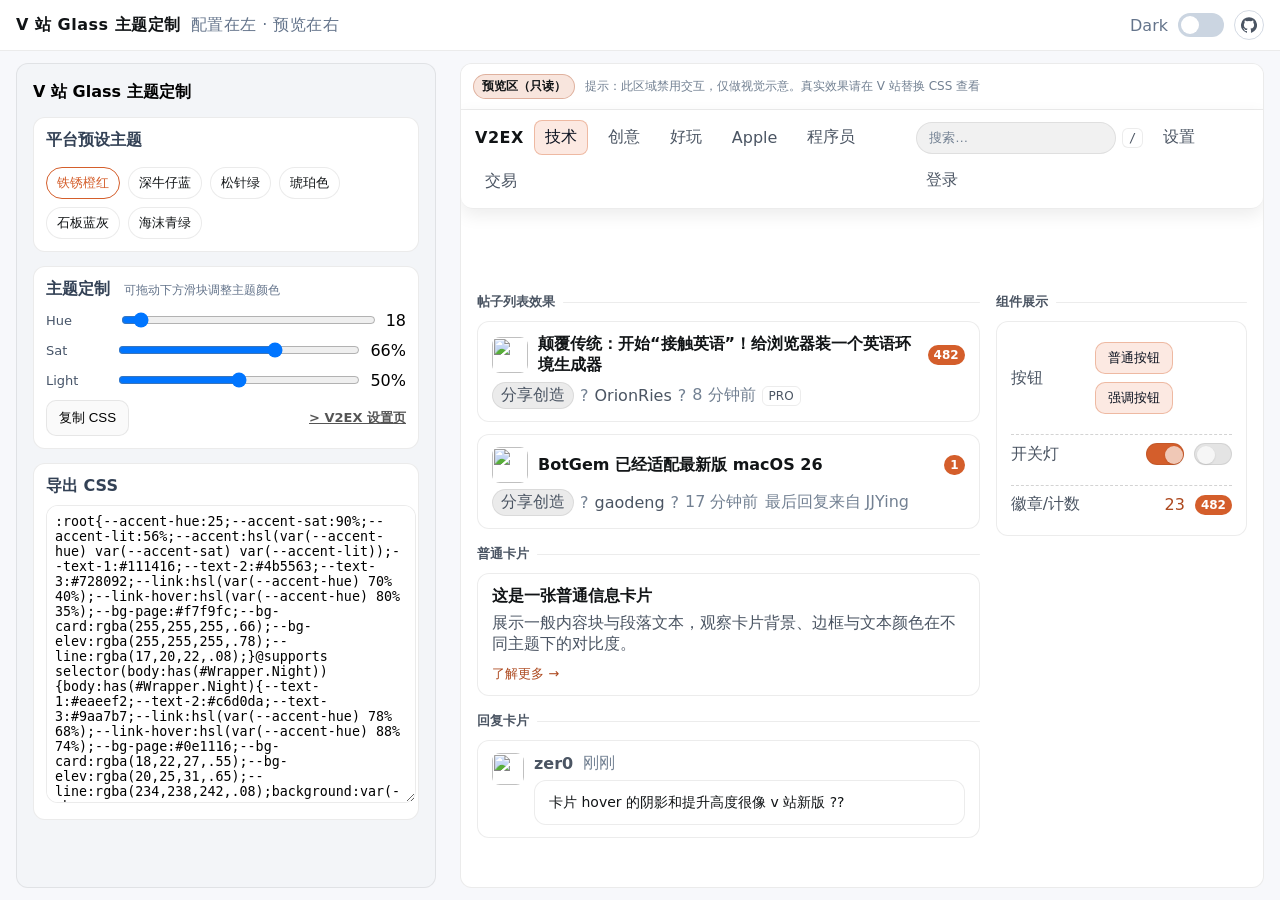
==== commit 2d650874: "feat: 支持用户保存自定义主题到本地localStorage" ====
--- a/docs/index.html
+++ b/docs/index.html
@@ -53,9 +53,30 @@
     .group .theme-inline{flex-direction:column;align-items:flex-start}
     .chip{padding:6px 10px;border-radius:999px;border:1px solid var(--panel-line);background:#fff;color:#111416;cursor:pointer}
     .chip.active,.chip:hover{border-color:var(--accent,#2563eb);color:var(--accent,#2563eb)}
+    /* 我的主题：删除按钮与管理模式 */
+    #userChips .chip{position:relative}
+    #userChips .chip .close{
+      position:absolute;top:-8px;right:-8px;width:20px;height:20px;line-height:18px;
+      border:1px solid rgba(0,0,0,.12);border-radius:999px;box-shadow:0 1px 2px rgba(0,0,0,.08);
+      background:#fff;color:#64748b;font-weight:700;font-size:12px;
+      cursor:pointer;opacity:0;transition:opacity .15s ease, background .15s ease, color .15s ease, border-color .15s ease;
+      padding:0;text-align:center
+    }
+    #userChips .chip .close:hover{background:#ef4444;border-color:#ef4444;color:#fff}
+    #userChips .chip .close:focus-visible{outline:2px solid #ef4444;outline-offset:2px}
+    /* 仅在悬浮时显示删除按钮 */
+    #userChips .chip:hover .close{opacity:1}
+    /* 夜间模式下的对比与阴影（不跟随 accent） */
+    @supports selector(body:has(#Wrapper.Night)){
+      body:has(#Wrapper.Night) #userChips .chip .close{
+        background:#0f1115;color:#94a3b8;border-color:#334155;box-shadow:0 1px 2px rgba(0,0,0,.6)
+      }
+      body:has(#Wrapper.Night) #userChips .chip .close:hover{background:#ef4444;border-color:#ef4444;color:#fff}
+    }
     /* 左侧卡片分组 */
     .group{margin:14px 0;background:#fff;border:1px solid var(--panel-line);border-radius:12px;padding:12px}
     .group .label{font-weight:600;margin-bottom:8px;color:#334155}
+    .group .label .hint{font-weight:400;font-size:12px;color:#64748b;margin-left:8px}
     /* 隐藏旧的文案与分隔 */
     .panel .label-compact{display:none}
     .panel .divider,.panel h4,.panel .help{display:none}
@@ -116,7 +137,15 @@
       body:has(#Wrapper.Night) .group{background:#0f1216;border-color:#1f2937}
       body:has(#Wrapper.Night) .panel .label, 
       body:has(#Wrapper.Night) .panel label{color:#c6d0da}
+      body:has(#Wrapper.Night) .group .label .hint{color:#94a3b8}
       body:has(#Wrapper.Night) .chip{background:#0000;color:#e5e7eb;border-color:#1f2937}
+      /* Night 模式下，高亮 hover 与选中态 */
+      body:has(#Wrapper.Night) .chip:hover{border-color:var(--accent,#2563eb);color:var(--accent,#2563eb)}
+      body:has(#Wrapper.Night) .chip.active{
+        border-color:var(--accent,#2563eb);
+        color:#fff;
+        background:color-mix(in oklab, var(--accent,#2563eb) 55%, #000);
+      }
       body:has(#Wrapper.Night) .link-btn{color:#93c5fd}
       body:has(#Wrapper.Night) textarea{background:#0f1216;color:#e5e7eb;border-color:#1f2937}
       body:has(#Wrapper.Night) .btn-primary{background:color-mix(in oklab, var(--accent,#2563eb) 55%, #000);border-color:#334155}
@@ -129,6 +158,13 @@
       body:has(#Wrapper.Night) .group{background:#0f1216;border-color:#1f2937}
       body:has(#Wrapper.Night) .panel .label, body:has(#Wrapper.Night) .panel label{color:#c6d0da}
       body:has(#Wrapper.Night) .chip{background:#0000;color:#e5e7eb;border-color:#1f2937}
+      /* Night 模式下，高亮 hover 与选中态 */
+      body:has(#Wrapper.Night) .chip:hover{border-color:var(--accent,#2563eb);color:var(--accent,#2563eb)}
+      body:has(#Wrapper.Night) .chip.active{
+        border-color:var(--accent,#2563eb);
+        color:#fff;
+        background:color-mix(in oklab, var(--accent,#2563eb) 55%, #000);
+      }
       body:has(#Wrapper.Night) .link-btn{color:#93c5fd}
     }
   </style>
@@ -158,16 +194,19 @@
 
       <div class="group">
         <div class="theme-inline">
-          <div class="label">预设主题</div>
+          <div class="label">平台预设主题</div>
           <label class="label-compact">选择主题</label>
           <div class="chips" id="presetChips">
+            <button class="chip" data-preset="rust">铁锈橙红</button>
             <button class="chip" data-preset="denim">深牛仔蓝</button>
             <button class="chip" data-preset="pine">松针绿</button>
             <button class="chip" data-preset="amber">琥珀色</button>
-            <button class="chip active" data-preset="rust">铁锈橙红</button>
             <button class="chip" data-preset="slate">石板蓝灰</button>
             <button class="chip" data-preset="seafoam">海沫青绿</button>
-            <button class="chip" data-preset="custom">自定义</button>
+          </div>
+          <div class="theme-inline" id="userThemesBlock" style="margin-top:8px;align-items:flex-start;display:none">
+            <div class="label">我的主题</div>
+            <div class="chips" id="userChips"></div>
           </div>
           <select id="preset">
             <option value="denim">深牛仔蓝</option>
@@ -186,13 +225,14 @@
       </div>
 
       <div class="group">
-        <div class="label">HSL 调节</div>
+        <div class="label">主题定制 <span class="hint">可拖动下方滑块调整主题颜色</span></div>
         <div class="row"><label style="width:92px">Hue</label><input id="hue" type="range" min="0" max="360" value="18"><span id="huev">18</span></div>
       <div class="row"><label style="width:92px">Sat</label><input id="sat" type="range" min="0" max="100" value="66"><span id="satv">66%</span></div>
       <div class="row"><label style="width:92px">Light</label><input id="lit" type="range" min="0" max="100" value="50"><span id="litv">50%</span></div>
 
         <div class="actions">
         <button id="copyCss">复制 CSS</button>
+        <button id="saveTheme" type="button" title="保存到本地" style="display:none">保存到我的主题</button>
         <button id="reset" style="display:none" aria-hidden="true" tabindex="-1"></button>
         <a class="link-btn" href="https://www.v2ex.com/settings" target="_blank" rel="noopener" aria-label="前往 V2EX 设置">&gt; V2EX 设置页</a>
         </div>
@@ -362,55 +402,8 @@
     (function(){
       const chips = document.getElementById('presetChips');
       const sel = document.getElementById('preset');
-      const sub = document.querySelector('.preview-sub');
-      const panelTitle = document.querySelector('.panel h2');
-      if(sub){ sub.textContent = '\u9884\u89C8\u533A\uff08\u53EA\u8BFB\uff09'; }
-      if(panelTitle){ panelTitle.textContent = '\u914D\u7F6E\u9762\u677F'; }
-
-      // 修正可能的中文乱码：统一用 Unicode 转义设置关键可见文案
-      // 顶部品牌与副标题
-      const brand = document.querySelector('.topbar .brand span:first-child');
-      const brandSub = document.querySelector('.topbar .brand span.muted');
-      if(brand) brand.textContent = '\u0056\u0020\u7AD9\u0020Glass\u0020\u4E3B\u9898\u5B9A\u5236'; // V 站 Glass 主题定制
-      if(brandSub) brandSub.textContent = '\u914D\u7F6E\u5728\u5DE6\u00B7\u9884\u89C8\u5728\u53F3';
-
-      // 左侧各分组标题
-      const groups = document.querySelectorAll('.panel .group .label');
-      if(groups[0]) groups[0].textContent = '\u9884\u8BBE\u4E3B\u9898'; // 预设主题
-      if(groups[1]) groups[1].textContent = 'HSL \u8C03\u8282';
-      if(groups[2]) groups[2].textContent = '\u5BFC\u51FA\u0020CSS';
-
-      // 预设 chips 文案
-      const CHIP_TEXT = {
-        denim: '\u6DF1\u725B\u4ED4\u84DD',
-        pine: '\u677E\u9488\u7EFF',
-        amber: '\u743C\u73C0\u8272',
-        rust: '\u94C1\u9508\u6A59\u7EA2',
-        slate: '\u77F3\u677F\u84DD\u7070',
-        seafoam: '\u6D77\u6CAB\u9752\u7EFF',
-        custom: '\u81EA\u5B9A\u4E49'
-      };
-      document.querySelectorAll('#presetChips .chip').forEach(chip => {
-        const k = chip.getAttribute('data-preset');
-        if(CHIP_TEXT[k]) chip.textContent = CHIP_TEXT[k];
-      });
-
-      // 隐藏 select 的可见文本也修正（虽然默认隐藏）
-      document.querySelectorAll('#preset option').forEach(opt => {
-        const k = opt.value; if(CHIP_TEXT[k] && k !== 'custom') opt.textContent = CHIP_TEXT[k];
-        if(k==='custom') opt.textContent = CHIP_TEXT.custom;
-      });
-
-      // 操作区按钮与链接
-      const btnCopy = document.getElementById('copyCss');
-      const btnCopyFloat = document.getElementById('copyCssFloat');
-      const linkSettings = document.querySelector('.link-btn[href*="v2ex.com/settings"]');
-      if(btnCopy) btnCopy.textContent = '\u590D\u5236\u0020CSS';
-      if(btnCopyFloat) btnCopyFloat.textContent = '\u590D\u5236\u0020CSS';
-      if(linkSettings){
-        linkSettings.textContent = '\u003E\u0020V2EX\u0020\u8BBE\u7F6E\u9875';
-        linkSettings.setAttribute('aria-label','\u524D\u5F80\u0020V2EX\u0020\u8BBE\u7F6E');
-      }
+      const userChips = document.getElementById('userChips');
+      const userThemesBlock = document.getElementById('userThemesBlock');
 
       // 使内容高度与顶部栏自适应，避免底部不齐
       const header = document.querySelector('.topbar');
@@ -421,10 +414,54 @@
       setTopbarVar();
       window.addEventListener('resize', setTopbarVar);
       if(!chips || !sel) return;
-      function setActive(val){
+      function getSavedThemes(){
+        try{ return JSON.parse(localStorage.getItem('sg:savedThemes')||'[]'); }
+        catch(e){ return []; }
+      }
+      function saveThemes(list){
+        try{ localStorage.setItem('sg:savedThemes', JSON.stringify(list)); }
+        catch(e){}
+      }
+      function renderUserChips(){
+        if(!userChips) return;
+        const list = getSavedThemes();
+        userChips.innerHTML = '';
+        // 有保存才展示“我的主题”区
+        if(userThemesBlock){ userThemesBlock.style.display = list.length? '': 'none'; }
+        list.forEach(item => {
+          const btn = document.createElement('button');
+          btn.className = 'chip';
+          btn.setAttribute('data-user-theme', item.name);
+          btn.innerHTML = `<span class="name"></span><button class="close" type="button" data-action="del" aria-label="删除 ${item.name}" title="删除">×</button>`;
+          btn.querySelector('.name').textContent = item.name;
+          userChips.appendChild(btn);
+        });
+      }
+      renderUserChips();
+      document.addEventListener('sg:savedThemesChanged', renderUserChips);
+      function refreshActive(){
+        const H = +document.getElementById('hue').value;
+        const S = +document.getElementById('sat').value;
+        const L = +document.getElementById('lit').value;
+        // 先匹配用户主题
+        let userName = null;
+        try{
+          const list = JSON.parse(localStorage.getItem('sg:savedThemes')||'[]');
+          const hit = Array.isArray(list) ? list.find(x=>+x.h===H && +x.s===S && +x.l===L) : null;
+          if(hit) userName = hit.name;
+        }catch(e){}
+        // 再从 select 读取预设匹配（app.js 已维护好）
+        const presetKey = (sel.value && sel.value !== 'custom') ? sel.value : null;
+        // 优先高亮用户主题
         chips.querySelectorAll('.chip').forEach(c=>{
-          c.classList.toggle('active', c.getAttribute('data-preset')===val);
+          const key = c.getAttribute('data-preset');
+          c.classList.toggle('active', !userName && presetKey && key===presetKey);
         });
+        if(userChips){
+          userChips.querySelectorAll('.chip').forEach(c=>{
+            c.classList.toggle('active', !!userName && c.getAttribute('data-user-theme')===userName);
+          });
+        }
       }
       chips.addEventListener('click', function(e){
         const btn = e.target.closest('.chip');
@@ -433,15 +470,58 @@
         if(!val) return;
         sel.value = val;
         sel.dispatchEvent(new Event('change', { bubbles: true }));
-        setActive(val);
+        window.__sgActiveUserThemeName = null;
+        refreshActive();
       });
-      sel.addEventListener('change', function(){ setActive(sel.value); });
+      // 用户主题点击：直接设置 HSL 滑块并触发 input，让 app.js 接管
+      userChips?.addEventListener('click', function(e){
+        const delBtn = e.target.closest('[data-action="del"]');
+        if(delBtn){
+          const chip = delBtn.closest('.chip');
+          if(!chip) return;
+          const name = chip.getAttribute('data-user-theme');
+          let list = getSavedThemes();
+          list = list.filter(x=>x.name!==name);
+          saveThemes(list);
+          if(window.__sgActiveUserThemeName===name){ window.__sgActiveUserThemeName=null; }
+          document.dispatchEvent(new CustomEvent('sg:savedThemesChanged'));
+          // 刷新激活态
+          setActive(sel.value);
+          e.stopPropagation();
+          e.preventDefault();
+          return;
+        }
+        const btn = e.target.closest('.chip');
+        if(!btn) return;
+        const name = btn.getAttribute('data-user-theme');
+        const list = getSavedThemes();
+        const item = list.find(x=>x.name===name);
+        if(!item) return;
+        const H = document.getElementById('hue');
+        const S = document.getElementById('sat');
+        const L = document.getElementById('lit');
+        if(!H||!S||!L) return;
+        window.__sgActiveUserThemeName = name;
+        window.__sgApplyingUserTheme = true;
+        H.value = item.h; S.value = item.s; L.value = item.l;
+        H.dispatchEvent(new Event('input',{bubbles:true}));
+        S.dispatchEvent(new Event('input',{bubbles:true}));
+        L.dispatchEvent(new Event('input',{bubbles:true}));
+        // 微任务后清理标记，确保 applyVars 完整运行
+        setTimeout(()=>{ window.__sgApplyingUserTheme = false; },0);
+        sel.value = 'custom';
+        sel.dispatchEvent(new Event('change', { bubbles: true }));
+        refreshActive();
+      });
+      sel.addEventListener('change', function(){ refreshActive(); });
       // 当手动拖动 H/S/L 滑块时，app.js 会把 select 设为匹配预设或 custom
-      // 这里在同一 input 事件后刷新 chips 的激活态，确保切到“自定义”标签
+      // 这里在同一 input 事件后刷新 chips 的激活态，根据匹配结果高亮或不高亮
       ['hue','sat','lit'].forEach(function(id){
         var el = document.getElementById(id);
-        if(el){ el.addEventListener('input', function(){ setActive(sel.value); }); }
+        if(el){ el.addEventListener('input', function(){ window.__sgActiveUserThemeName=null; refreshActive(); }); }
       });
+      // 首次加载时，同步一次 chips 激活态
+      refreshActive();
     })();
   </script>
 </body>
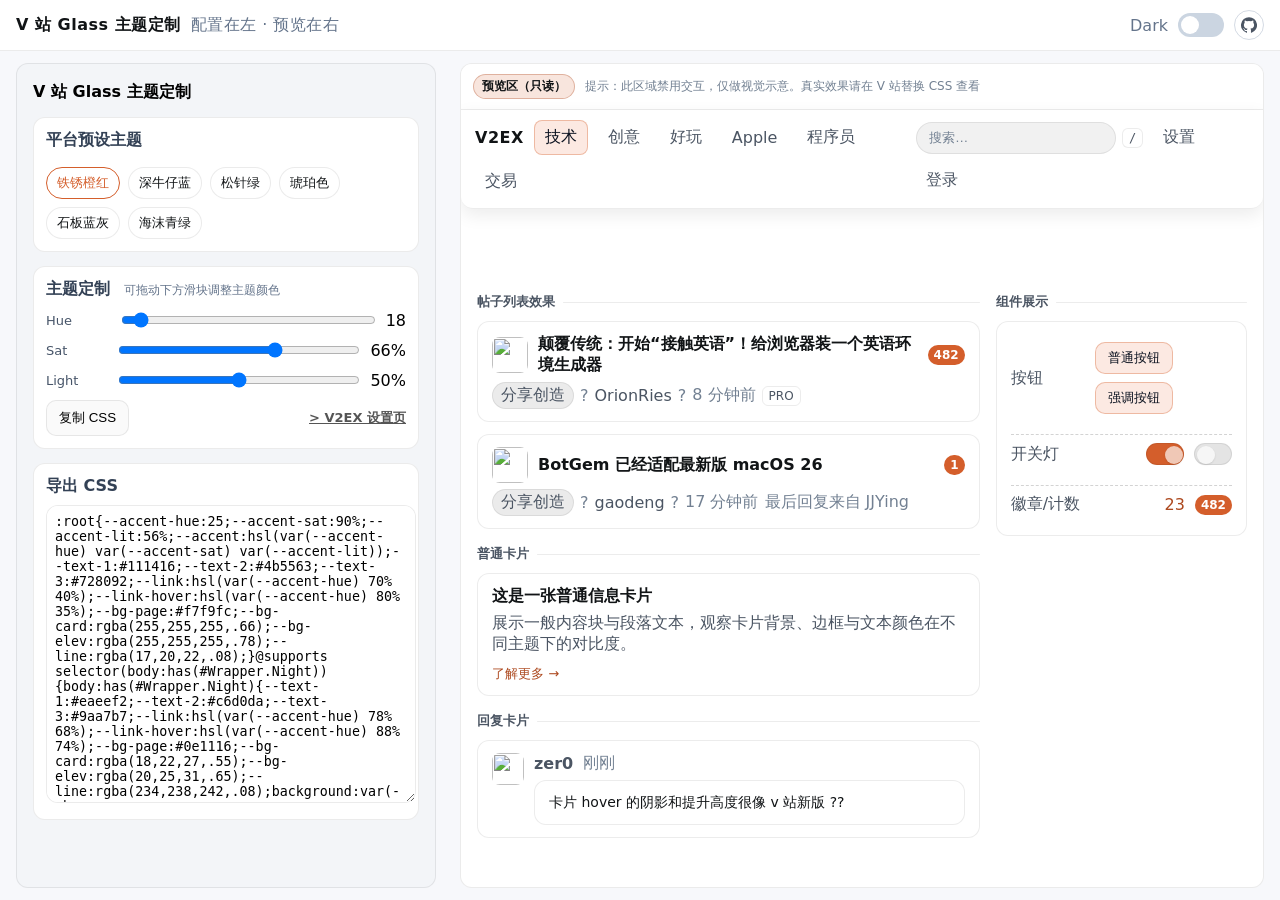
==== commit 03650a44: "fix: 修复保存用户自定义主题后，没有立刻高亮加载的用户主题问题" ====
--- a/docs/index.html
+++ b/docs/index.html
@@ -438,7 +438,10 @@
         });
       }
       renderUserChips();
-      document.addEventListener('sg:savedThemesChanged', renderUserChips);
+      document.addEventListener('sg:savedThemesChanged', function(){
+        renderUserChips();
+        try{ refreshActive(); }catch(e){}
+      });
       function refreshActive(){
         const H = +document.getElementById('hue').value;
         const S = +document.getElementById('sat').value;
@@ -485,8 +488,7 @@
           saveThemes(list);
           if(window.__sgActiveUserThemeName===name){ window.__sgActiveUserThemeName=null; }
           document.dispatchEvent(new CustomEvent('sg:savedThemesChanged'));
-          // 刷新激活态
-          setActive(sel.value);
+          refreshActive();
           e.stopPropagation();
           e.preventDefault();
           return;
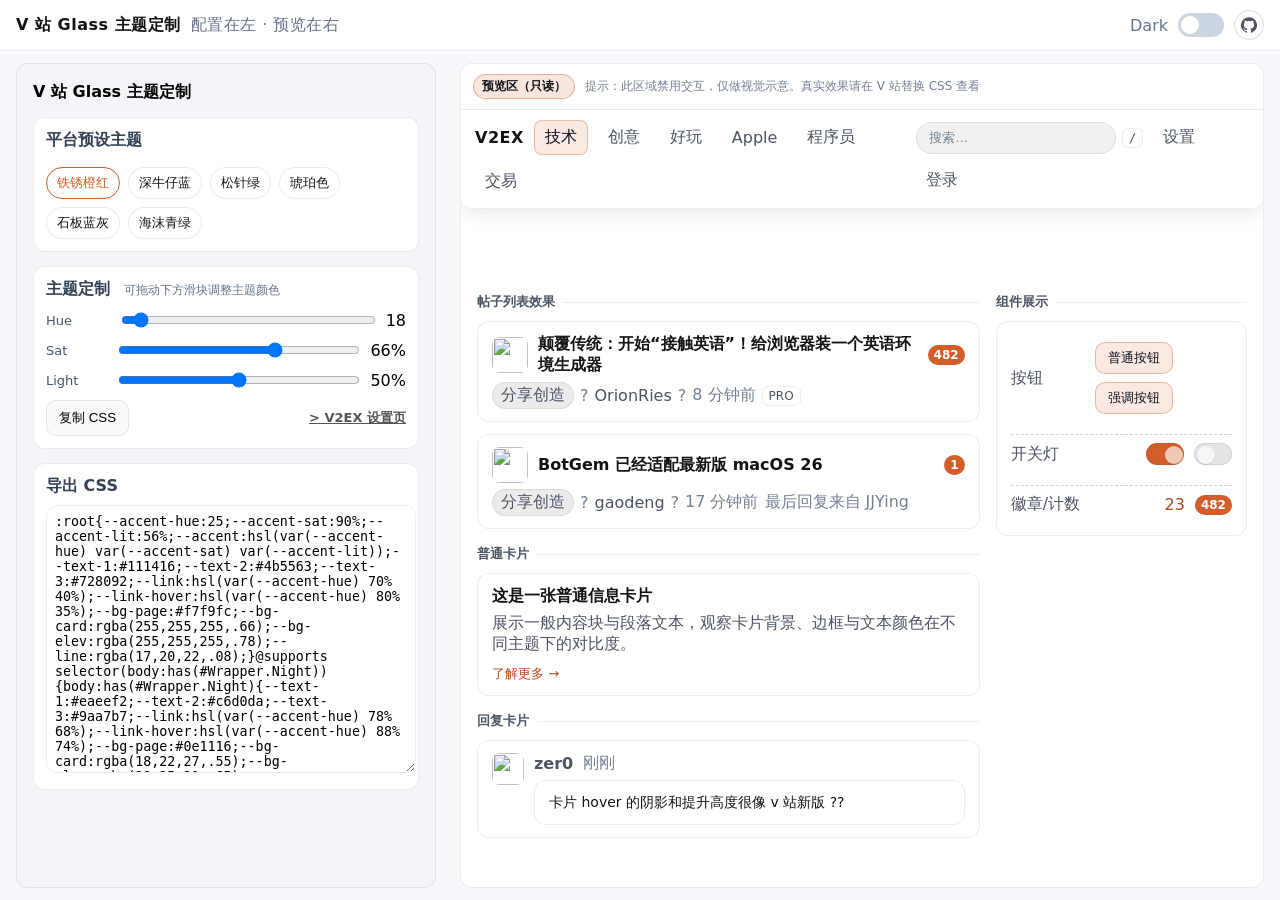
==== commit 41246e47: "style: update style" ====
--- a/docs/index.html
+++ b/docs/index.html
@@ -86,7 +86,7 @@
     .actions{display:flex;gap:12px;flex-wrap:nowrap;margin-top:8px;align-items:center;justify-content: space-between;}
     .link-btn{display:inline-flex;align-items:center;padding:8px 0;border:none;background:none;color:#555;font-size:13px;font-weight:600;text-decoration:underline;white-space:nowrap}
     .link-btn:hover{color:#333344}
-    textarea{width:100%;height:280px;border-radius:12px;resize:vertical;margin-right: 10px;} /* 只纵向拉伸 */
+    textarea{width:100%;height:250px;border-radius:12px;resize:vertical;margin-right: 10px;} /* 只纵向拉伸 */
     .divider{height:1px;background:var(--panel-line);margin:10px 0}
 
     /* 主按钮（固定高亮，不随主题） */
